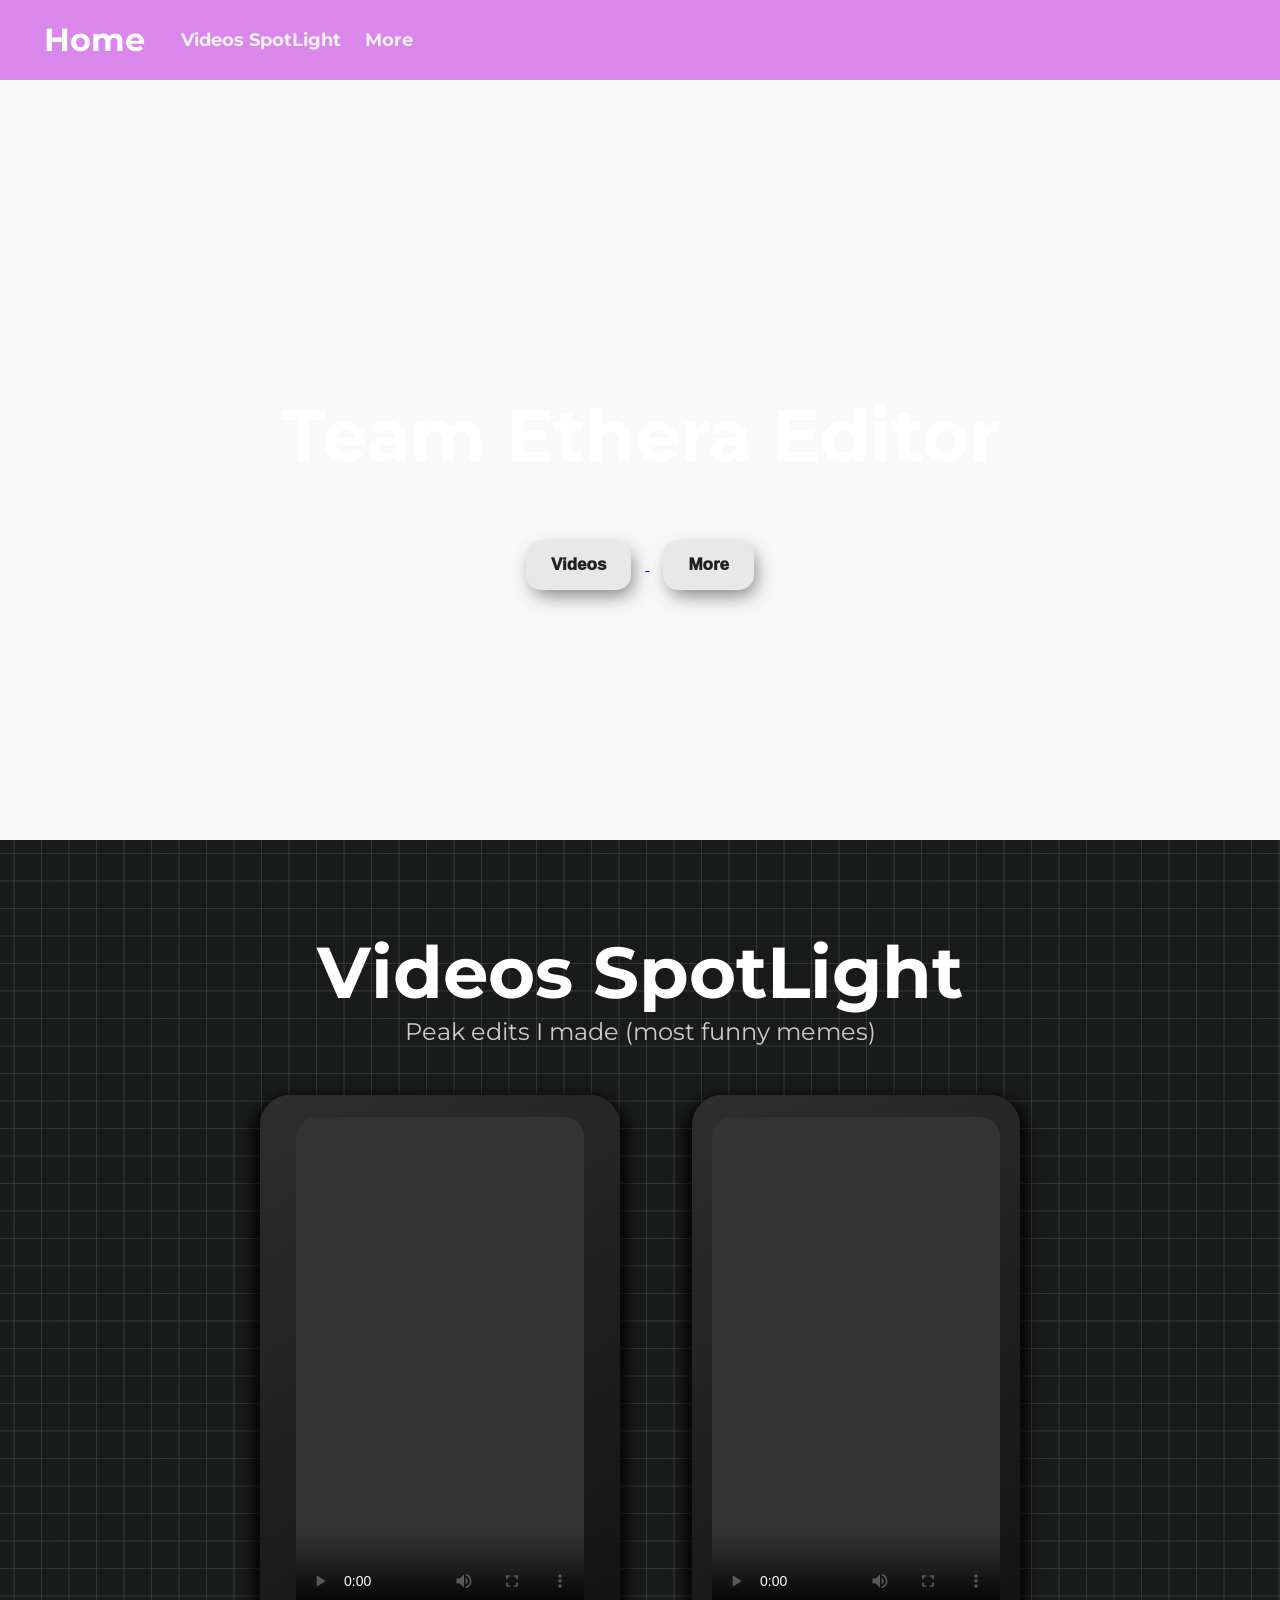
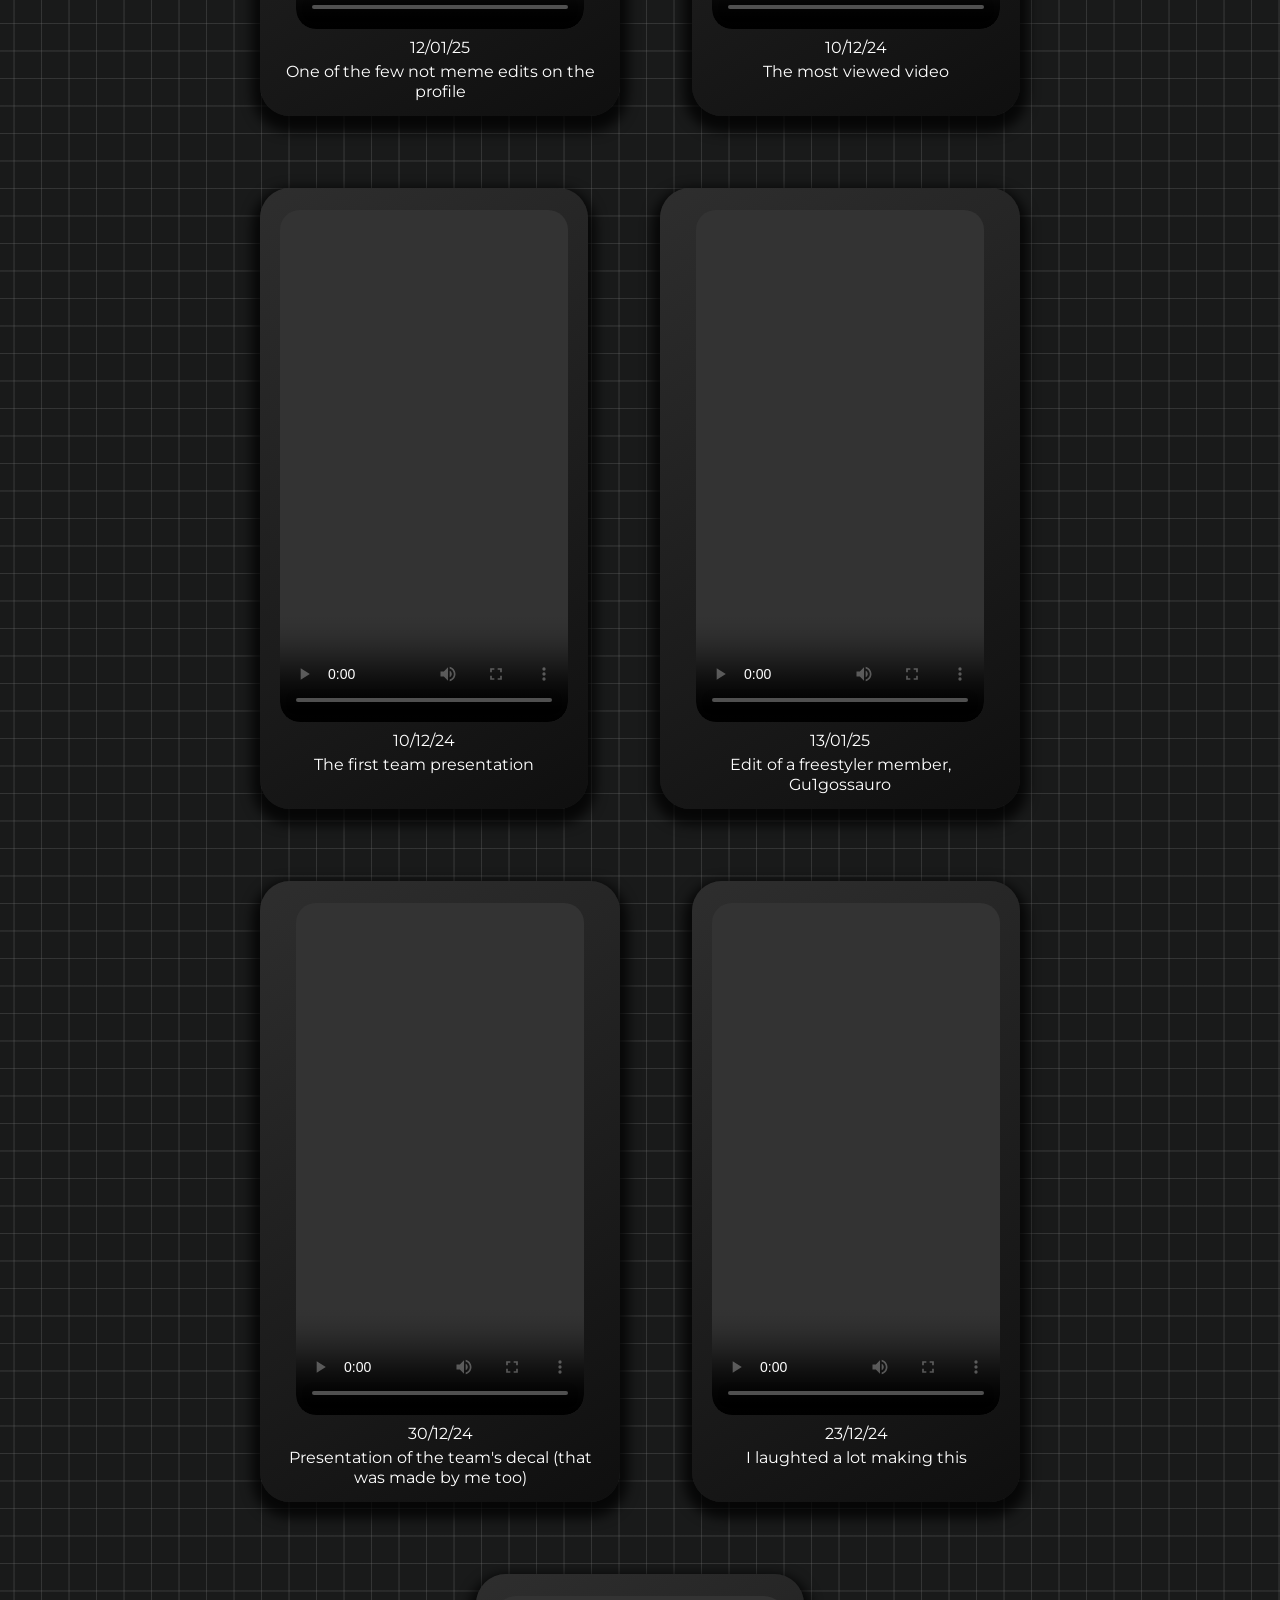
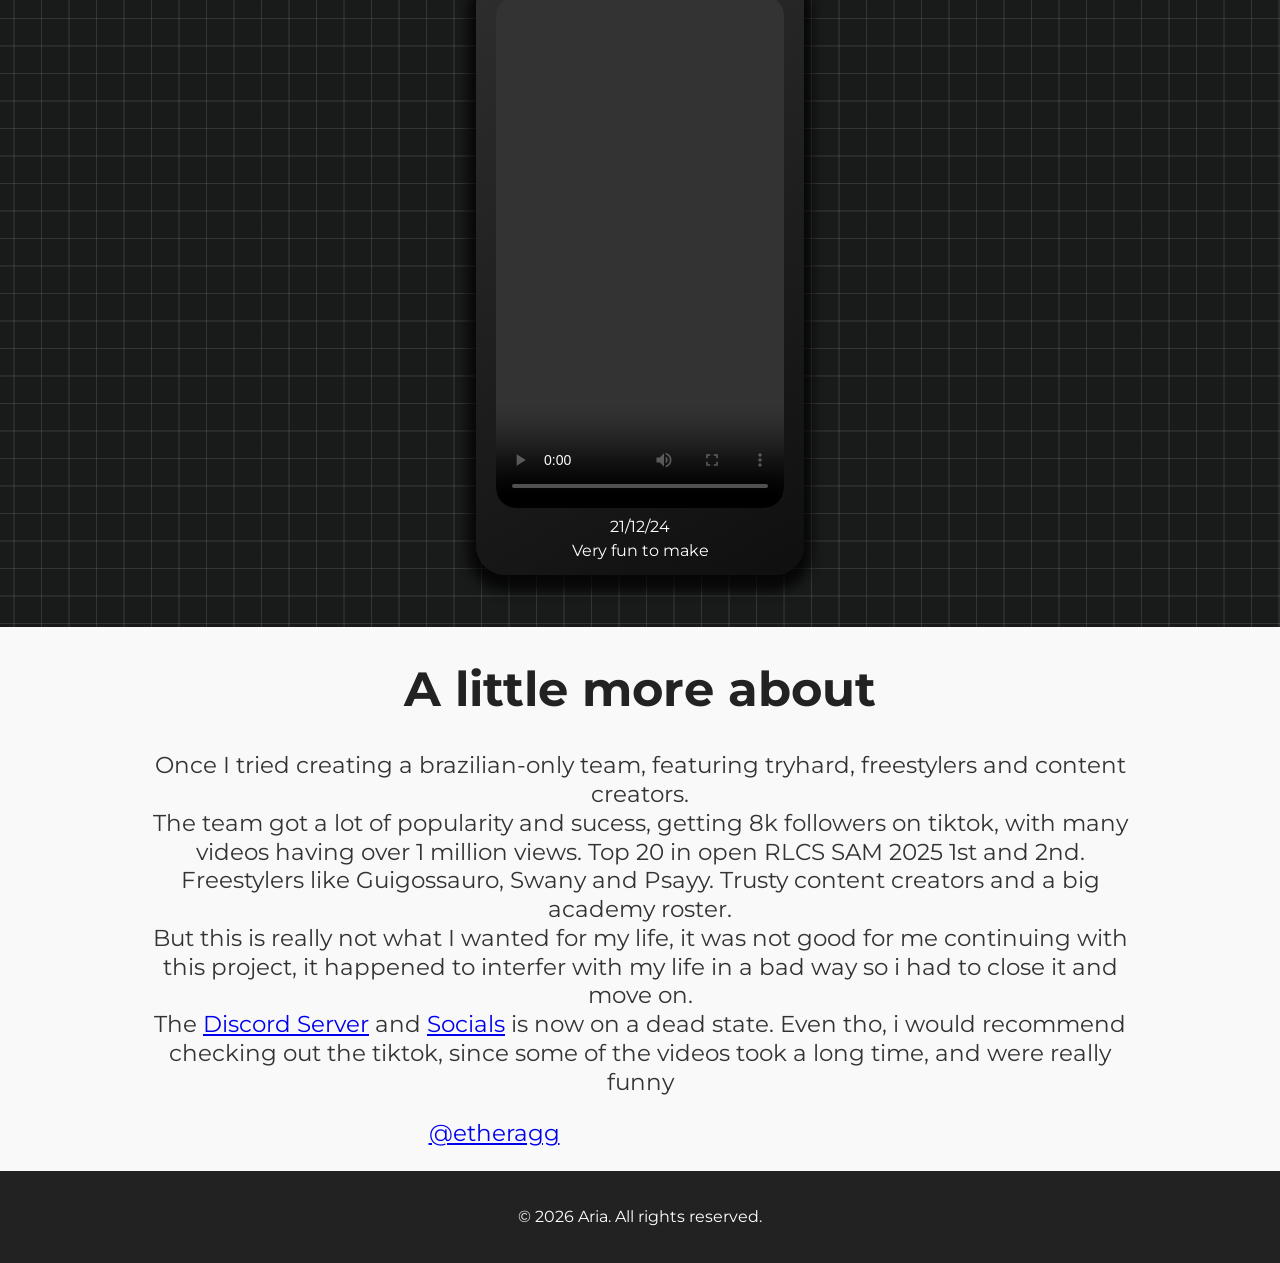
==== works/rl/ethera.html @ 32e3bdd6 "Add HTML structure and CSS styles for personal and Ethera project pages; implement video sections an" ====
<!DOCTYPE html>
<html lang="en">

<head>

    <meta charset="UTF-8">
    <meta name="viewport" content="width=device-width, initial-scale=1.0">
    <link rel="stylesheet" href="../works-styles.css">
    <link href="https://fonts.googleapis.com/css2?family=Montserrat:wght@400;700&display=swap" rel="stylesheet">

    <script defer src="../../app.js"></script>

</head>

<body>

    <header>

        <a class="back" href="../../index.html">Home</a>
        <a href="#videos">Videos SpotLight</a>
        <a href="#more">More</a>

    </header>

    <section id="hero" class="ethera-hero">
        <div class="container">

            <h1>Team Ethera Editor</h1>
            <a href="#videos">
                <button>Videos</button>
            </a>

            <a href="#more">
                <button>More</button>
            </a>

        </div>
    </section>

    <section id="videos">
        <div class="container">

            <h1>Videos SpotLight</h1>
            <p>Peak edits I made (most funny memes)</p>
            <div class="videos-section">

                <div class="hidden-item">
                    <video controls>
                        <source
                            src="https://github.com/aria-jpeg/portifolio-test/raw/refs/heads/main/resources/rl-vids/ethera/12-01-25.mp4">
                        Your browser does not support the video tag.
                    </video>
                    <p class="date">12/01/25</p>
                    <p class="description">One of the few not meme edits on the profile</p>
                </div>

                <div class="hidden-item">
                    <video controls>
                        <source
                            src="https://github.com/aria-jpeg/portifolio-test/raw/refs/heads/main/resources/rl-vids/ethera/10-12-24.mp4">
                        Your browser does not support the video tag.
                    </video>
                    <p class="date">10/12/24</p>
                    <p class="description">The most viewed video</p>
                </div>

                <div class="hidden-item">
                    <video controls>
                        <source
                            src="https://github.com/aria-jpeg/portifolio-test/raw/refs/heads/main/resources/rl-vids/ethera/10-12-24-2.mp4">
                        Your browser does not support the video tag.
                    </video>
                    <p class="date">10/12/24</p>
                    <p class="description">The first team presentation</p>
                </div>

                <div class="hidden-item">
                    <video controls>
                        <source
                            src="https://github.com/aria-jpeg/portifolio-test/raw/refs/heads/main/resources/rl-vids/ethera/13-01-25.mp4">
                        Your browser does not support the video tag.
                    </video>
                    <p class="date">13/01/25</p>
                    <p class="description">Edit of a freestyler member, Gu1gossauro</p>
                </div>

                <div class="hidden-item">
                    <video controls>
                        <source
                            src="https://github.com/aria-jpeg/portifolio-test/raw/refs/heads/main/resources/rl-vids/ethera/30-12-24.mp4">
                        Your browser does not support the video tag.
                    </video>
                    <p class="date">30/12/24</p>
                    <p class="description">Presentation of the team's decal (that was made by me too)</p>
                </div>

                <div class="hidden-item">
                    <video controls>
                        <source
                            src="https://github.com/aria-jpeg/portifolio-test/raw/refs/heads/main/resources/rl-vids/ethera/23-12-24.mp4">
                        Your browser does not support the video tag.
                    </video>
                    <p class="date">23/12/24</p>
                    <p class="description">I laughted a lot making this</p>
                </div>

                <div class="hidden-item">
                    <video controls>
                        <source
                            src="https://github.com/aria-jpeg/portifolio-test/raw/refs/heads/main/resources/rl-vids/ethera/21-12-24.mp4">
                        Your browser does not support the video tag.
                    </video>
                    <p class="date">21/12/24</p>
                    <p class="description">Very fun to make</p>
                </div>

            </div>

        </div>
    </section>

    <section id="more">
        <div class="container">
            <h1>A little more about</h1>
            <p>Once I tried creating a brazilian-only team, featuring tryhard, freestylers and content creators.<br>
                The team got a lot of popularity and sucess, getting 8k followers on tiktok, with many videos having
                over 1 million views. Top 20 in open RLCS SAM 2025 1st and 2nd. Freestylers like Guigossauro, Swany and
                Psayy.
                Trusty content creators and a big academy roster.<br>
                But this is really not what I wanted for my life, it was not good for me continuing with this project,
                it happened to interfer with my life in a bad way so i had to close it and move on.<br>
                The <a href="https://discord.gg/m82zJtAdym" target="_blank">Discord Server</a> and <a
                    href="linktr.ee/etheragg" target="_blank">Socials</a> is now on a
                dead state. Even tho, i would recommend checking out
                the
                tiktok, since some of the videos took a long time, and were really funny
            </p>

            <blockquote class="tiktok-embed" cite="https://www.tiktok.com/@etheragg" data-unique-id="etheragg"
                data-embed-type="creator" style="max-width: 780px; min-width: 288px;">
                <section> <a target="_blank" href="https://www.tiktok.com/@etheragg?refer=creator_embed">@etheragg</a>
                </section>
            </blockquote>
            <script async src="https://www.tiktok.com/embed.js"></script>

        </div>
    </section>


    <footer>
        <div class="container">

            <p>&copy; <span id="current-year"></span> Aria. All rights reserved.</p>
            <div class="main-social-links">



            </div>

        </div>
    </footer>
    <script>
        document.getElementById('current-year').textContent = new Date().getFullYear();
    </script>

</body>
---- works/works-styles.css ----
body {
    font-family: 'Montserrat', sans-serif;
    margin: 0;
    padding: 0;
    line-height: 1.25;
    color: #333;
    background: #f9f9f9;
}

.container {
    width: 90%;
    margin: 0 auto;
}

h1 {
    font-size: xx-large;
    color: #222
}

h2 {
    font-size: larger;
    color: #222
}

header {
    background: #da87eb;
    color: #ffffff;
    padding: 20px 20px;
    display: flex;
    justify-content: left;
    align-items: center;
    vertical-align: middle;
}

header .back {
    text-decoration: none;
    font-weight: bold;
    font-size: 32px;
    color: #fff;
    margin: 0 24px
}

header a {
    font-size: 18px;
    margin: 0 12px;
    color: #f0f0f0;
    font-weight: bolder;
    text-decoration: none;
}

#hero {
    padding: 250px 0;
    text-align: center;
}

#hero.personal-hero {
    background: url(https://github.com/aria-jpeg/video-editing-portifolio/raw/refs/heads/main/resources/rl-vids/personal/hero.gif) no-repeat center center/cover;
}

#hero.ethera-hero {
    background: url(https://github.com/aria-jpeg/video-editing-portifolio/raw/refs/heads/main/resources/rl-vids/ethera/hero.gif) no-repeat center center/cover;
}

#hero h1 {
    font-size: 72px;
    color: white;
}

#hero button {
    margin: 0 14px;
    padding: 15px 25px;
    border: unset;
    border-radius: 15px;
    color: #212121;
    z-index: 1;
    background: #e8e8e8;
    position: relative;
    font-weight: 1000;
    font-size: 17px;
    -webkit-box-shadow: 4px 8px 19px -3px rgba(0, 0, 0, 0.5);
    box-shadow: 4px 8px 19px -3px rgba(0, 0, 0, 0.5);
    transition: all 250ms;
    overflow: hidden;
}

#hero button::before {
    content: "";
    position: absolute;
    top: 0;
    left: 0;
    height: 100%;
    width: 0;
    border-radius: 15px;
    background-color: #212121;
    z-index: -1;
    -webkit-box-shadow: 4px 8px 19px -3px rgba(0, 0, 0, 0.27);
    box-shadow: 4px 8px 19px -3px rgba(0, 0, 0, 0.27);
    transition: all 250ms
}

#hero button:hover {
    color: #e8e8e8;
}

#hero button:hover::before {
    width: 100%;
}

#hero a:hover {
    font-size: 18px;
}

#videos {
    padding-bottom: 52px;
    padding-top: 28px;
    background: #0c0c0c;
    text-align: center;

    --color: rgba(114, 114, 114, 0.3);
    background-color: #191a1a;
    background-image: linear-gradient(0deg, transparent 24%, var(--color) 25%, var(--color) 26%, transparent 27%, transparent 74%, var(--color) 75%, var(--color) 76%, transparent 77%, transparent),
        linear-gradient(90deg, transparent 24%, var(--color) 25%, var(--color) 26%, transparent 27%, transparent 74%, var(--color) 75%, var(--color) 76%, transparent 77%, transparent);
    background-size: 55px 55px;
}

#videos h1 {
    color: #fff;
    font-size: 72px;
    margin-bottom: 0;
}

#videos p {
    color: #cccccc;
    font-size: 24px;
    margin-top: 0;
    margin-bottom: 48px;
}

#videos .videos-section {
    display: flex;
    flex-wrap: wrap;
    justify-content: center;
    gap: 72px
}

#videos .hidden-item {
    opacity: 0;
    filter: blur(5px);
    transform: translateX(-100%);

    padding: 10px 20px;
    border-radius: 30px;
    background-image: linear-gradient(330deg, #0f0f0f, #2e2e2e);
    box-shadow: 0px 8px 12px 8px rgba(0, 0, 0, 0.75);
    text-align: center;
    transition: all 1s;
    max-width: 320px;
}

#videos .hidden-item video {
    margin-top: 12px;
    border-radius: 20px;
    width: 288px;
    height: 512px;
}

#videos .hidden-item .date {
    color: #fff;
    margin: 4px;
    font-size: 16px;
}

#videos .hidden-item .description {
    color: #fff;
    margin: 4px;
    font-size: 16px;
}

#videos .show {
    opacity: 1;
    filter: blur(0);
    transform: translateX(0);
}

#videos .hidden-item:nth-child(2) {
    transition-delay: 200ms;
}

#videos .hidden-item:nth-child(3) {
    transition-delay: 400ms;
}

#videos .hidden-item:nth-child(4) {
    transition-delay: 600ms;
}

#videos .hidden-item:nth-child(5) {
    transition-delay: 800ms;
}

#videos .hidden-item:nth-child(6) {
    transition-delay: 1000ms;
}

#videos .hidden-item:nth-child(7) {
    transition-delay: 1200ms;
}

#videos .hidden-item:nth-child(8) {
    transition-delay: 1400ms;
}

#more {
    font-size: 23px;
    text-align: center;
}

#more p {
    margin: 0 auto;
    max-width: 1000px;
}

#more h1 {
    margin: 0;
    font-size: 48px;
    padding: 32px;
}

footer {
    background: #222;
    color: #fff;
    text-align: center;
    padding: 20px 0;
}

footer .social-links a {
    color: #fff;
    margin: 0 10px;
    text-decoration: none;
    font-weight: 700;
}
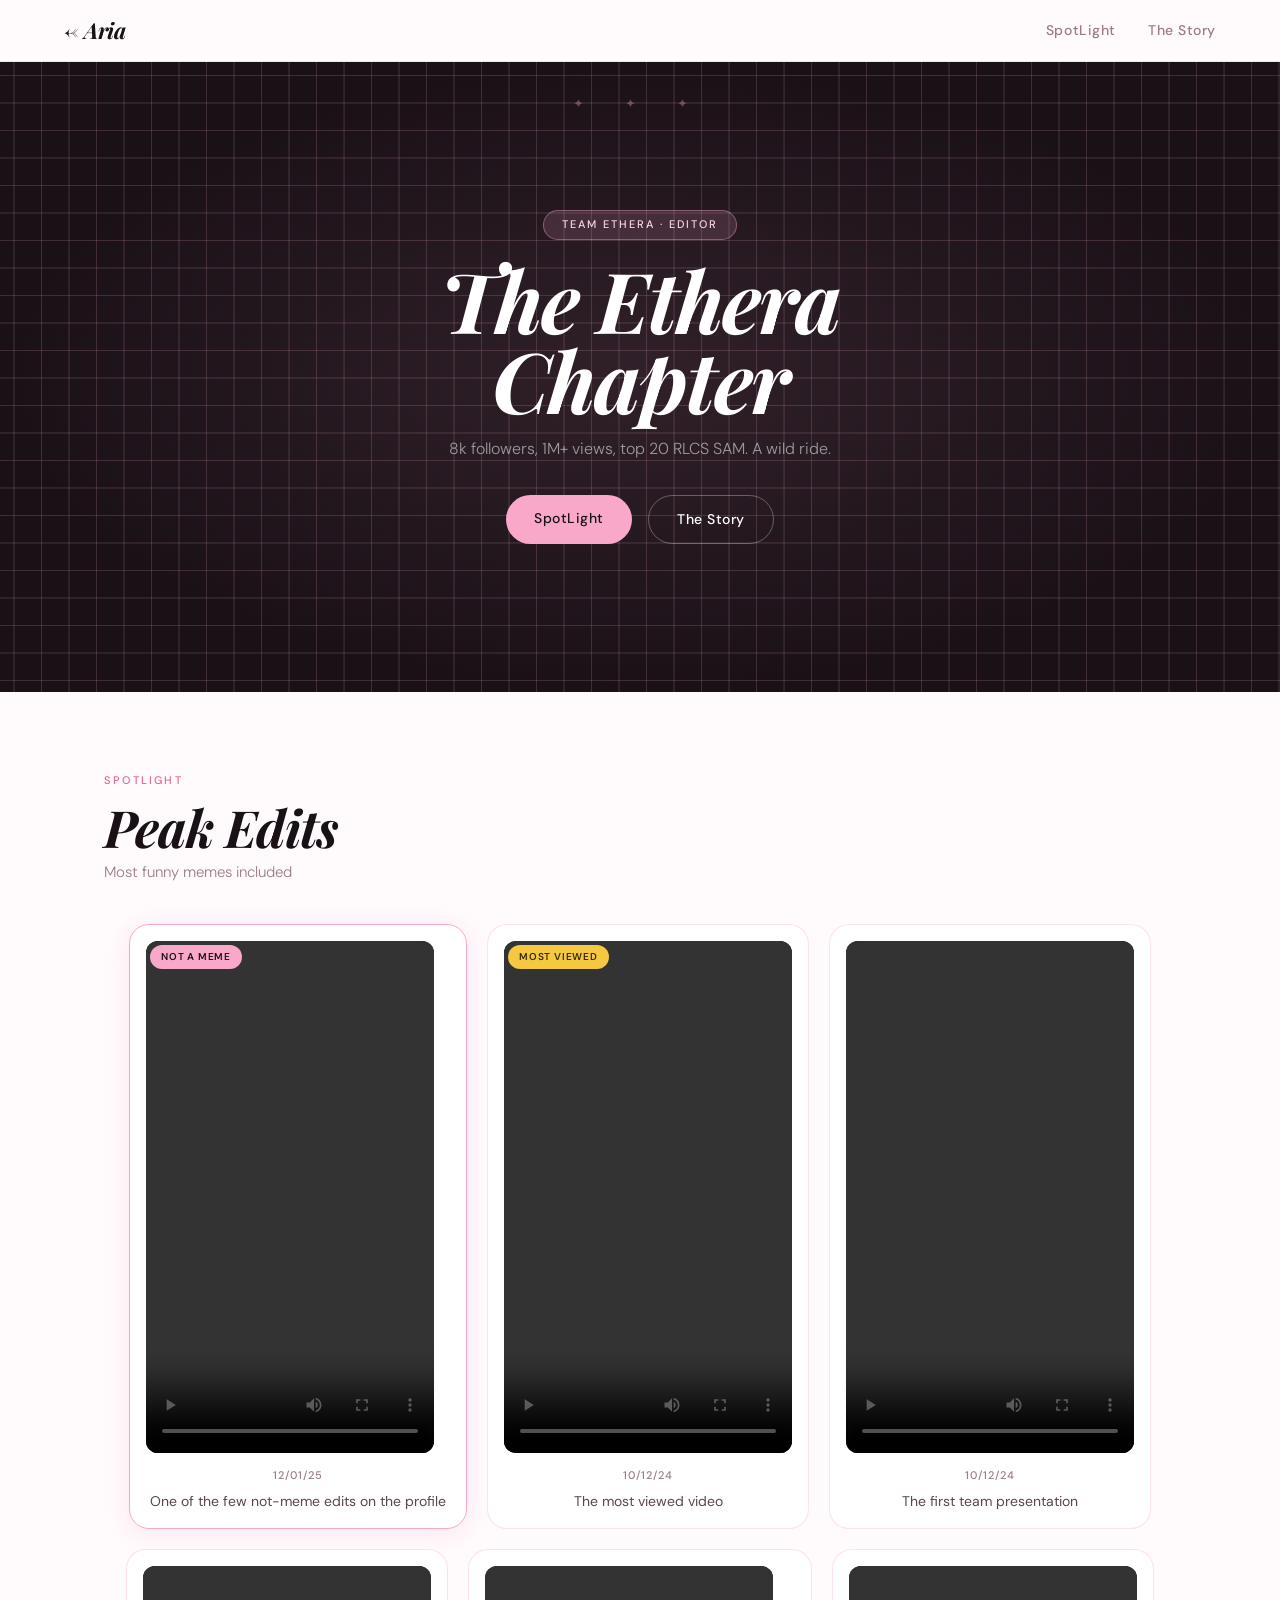
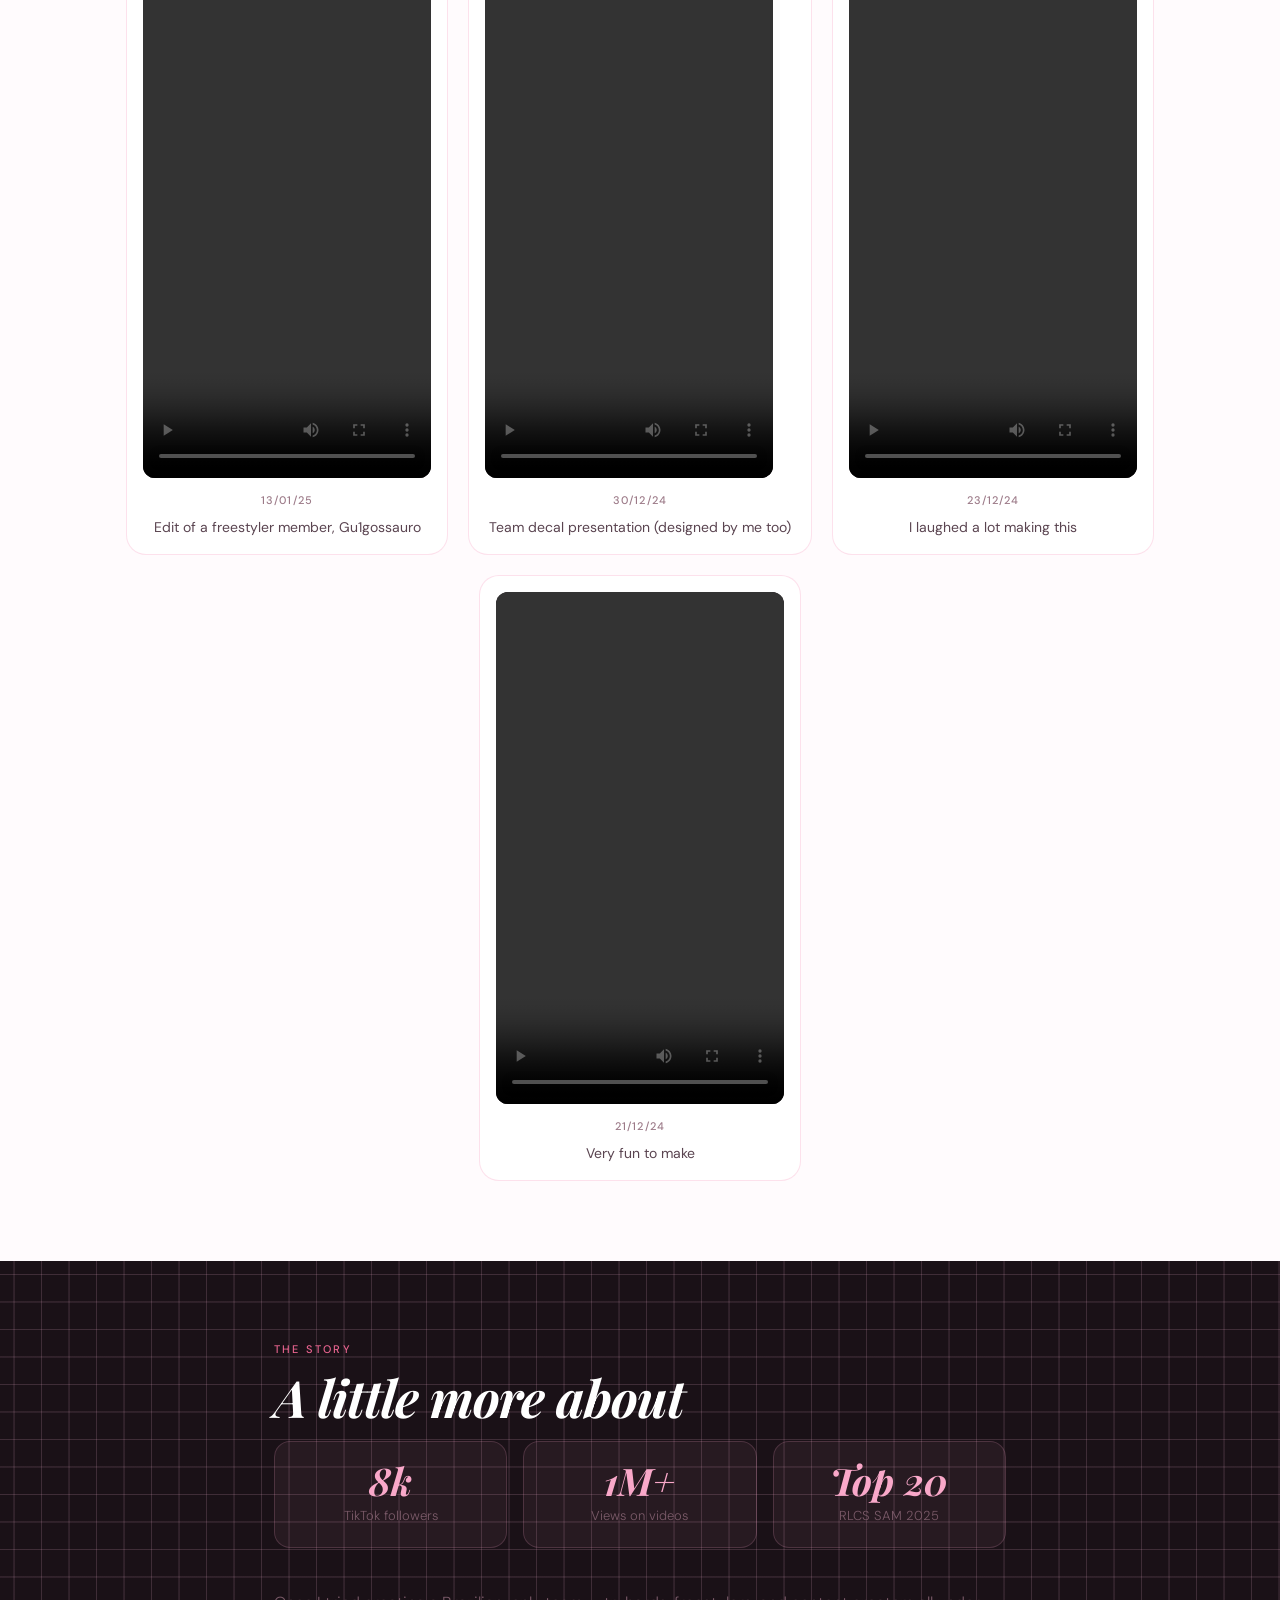
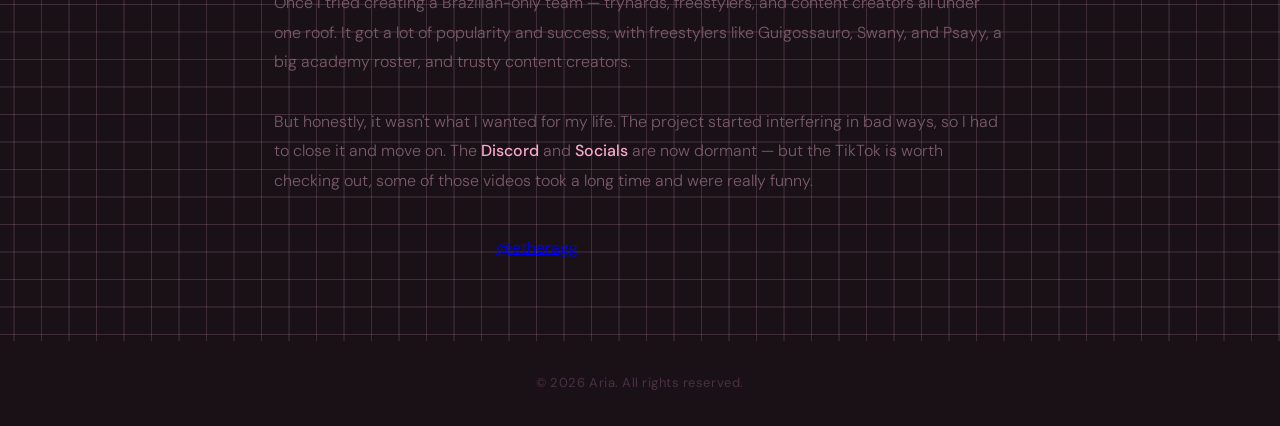
==== commit ee86b660: "Add main stylesheet with layout and design styles for the website" ====
--- a/works/rl/ethera.html
+++ b/works/rl/ethera.html
@@ -1,166 +1,587 @@
 <!DOCTYPE html>
 <html lang="en">
-
 <head>
-
-    <meta charset="UTF-8">
-    <meta name="viewport" content="width=device-width, initial-scale=1.0">
-    <link rel="stylesheet" href="../works-styles.css">
-    <link href="https://fonts.googleapis.com/css2?family=Montserrat:wght@400;700&display=swap" rel="stylesheet">
-
-    <script defer src="../../app.js"></script>
-
+  <meta charset="UTF-8">
+  <meta name="viewport" content="width=device-width, initial-scale=1.0">
+  <link href="https://fonts.googleapis.com/css2?family=Playfair+Display:ital,wght@0,400;0,700;1,400;1,700&family=DM+Sans:wght@300;400;500&display=swap" rel="stylesheet">
+  <title>Aria — Team Ethera</title>
+  <script defer src="../../app.js"></script>
+  <style>
+@import url('https://fonts.googleapis.com/css2?family=Playfair+Display:ital,wght@0,400;0,700;1,400;1,700&family=DM+Sans:wght@300;400;500&display=swap');
+
+*{margin:0;padding:0;box-sizing:border-box}
+
+:root{
+  --pink:#f9a8c9;
+  --pink-soft:#fde8f2;
+  --pink-deep:#e8648f;
+  --pink-pale:#fff0f7;
+  --black:#1a1117;
+  --black2:#2e2029;
+  --white:#fffbfd;
+  --grid-color:rgba(233,170,200,0.18);
+  --text-muted:#9c7a88;
+}
+
+body{
+  font-family:'DM Sans',sans-serif;
+  background:var(--white);
+  color:var(--black);
+  overflow-x:hidden;
+  line-height:1.6;
+}
+
+/* ── NAV ─────────────────────────────────────────────── */
+
+nav{
+  position:sticky;
+  top:0;
+  z-index:100;
+  background:rgba(255,251,253,0.92);
+  backdrop-filter:blur(12px);
+  border-bottom:1px solid rgba(249,168,201,0.35);
+  display:flex;
+  align-items:center;
+  justify-content:space-between;
+  padding:0 5%;
+  height:62px;
+}
+
+.nav-logo{
+  font-family:'Playfair Display',serif;
+  font-style:italic;
+  font-size:22px;
+  font-weight:700;
+  color:var(--black);
+  text-decoration:none;
+  letter-spacing:-0.5px;
+  transition:color .2s;
+}
+
+.nav-logo:hover{color:var(--pink-deep)}
+
+.nav-links{
+  display:flex;
+  gap:2rem;
+  align-items:center;
+}
+
+.nav-links a{
+  color:var(--text-muted);
+  font-size:14px;
+  font-weight:500;
+  text-decoration:none;
+  letter-spacing:.04em;
+  transition:color .2s;
+}
+
+.nav-links a:hover{color:var(--pink-deep)}
+
+/* ── HERO ────────────────────────────────────────────── */
+
+#hero{
+  min-height:70vh;
+  display:flex;
+  align-items:center;
+  justify-content:center;
+  text-align:center;
+  background:var(--black);
+  background-image:
+    linear-gradient(0deg,transparent 24%,var(--grid-color) 25%,var(--grid-color) 26%,transparent 27%,transparent 74%,var(--grid-color) 75%,var(--grid-color) 76%,transparent 77%,transparent),
+    linear-gradient(90deg,transparent 24%,var(--grid-color) 25%,var(--grid-color) 26%,transparent 27%,transparent 74%,var(--grid-color) 75%,var(--grid-color) 76%,transparent 77%,transparent);
+  background-size:55px 55px;
+  position:relative;
+}
+
+#hero::after{
+  content:'';
+  position:absolute;
+  inset:0;
+  background:radial-gradient(ellipse at center,rgba(249,168,201,0.1) 0%,transparent 70%);
+  pointer-events:none;
+}
+
+#hero::before{
+  content:'✦  ✦  ✦';
+  position:absolute;
+  top:2rem;
+  left:50%;
+  transform:translateX(-50%);
+  color:rgba(249,168,201,.35);
+  font-size:13px;
+  letter-spacing:1.2rem;
+  z-index:1;
+  pointer-events:none;
+}
+
+.hero-content{
+  position:relative;
+  z-index:1;
+  max-width:700px;
+  padding:4rem 2rem;
+}
+
+.hero-eyebrow{
+  display:inline-block;
+  background:rgba(249,168,201,.15);
+  border:1px solid rgba(249,168,201,.4);
+  color:#fcd5e9;
+  font-size:11px;
+  font-weight:500;
+  letter-spacing:.18em;
+  text-transform:uppercase;
+  padding:5px 18px;
+  border-radius:100px;
+  margin-bottom:1.25rem;
+}
+
+.hero-content h1{
+  font-family:'Playfair Display',serif;
+  font-style:italic;
+  font-size:clamp(42px,7vw,84px);
+  font-weight:700;
+  color:#fff;
+  line-height:.95;
+  margin-bottom:1rem;
+  letter-spacing:-2px;
+}
+
+.hero-content p{
+  font-size:16px;
+  color:rgba(255,255,255,.55);
+  margin-bottom:2rem;
+  font-weight:300;
+  line-height:1.75;
+}
+
+.hero-btns{
+  display:flex;
+  gap:1rem;
+  justify-content:center;
+  flex-wrap:wrap;
+}
+
+.btn-primary{
+  background:var(--pink);
+  color:var(--black);
+  border:none;
+  padding:12px 28px;
+  border-radius:100px;
+  font-family:'DM Sans',sans-serif;
+  font-weight:500;
+  font-size:14px;
+  letter-spacing:.04em;
+  cursor:pointer;
+  transition:all .2s;
+  text-decoration:none;
+  display:inline-block;
+}
+
+.btn-primary:hover{
+  background:var(--pink-deep);
+  color:#fff;
+  transform:translateY(-2px);
+}
+
+.btn-outline{
+  background:transparent;
+  color:#fff;
+  border:1px solid rgba(255,255,255,.3);
+  padding:12px 28px;
+  border-radius:100px;
+  font-family:'DM Sans',sans-serif;
+  font-weight:500;
+  font-size:14px;
+  letter-spacing:.04em;
+  cursor:pointer;
+  transition:all .2s;
+  text-decoration:none;
+  display:inline-block;
+}
+
+.btn-outline:hover{
+  border-color:var(--pink);
+  color:var(--pink);
+  transform:translateY(-2px);
+}
+
+/* ── SHARED SECTION ──────────────────────────────────── */
+
+.section-inner{
+  max-width:1200px;
+  margin:0 auto;
+  padding:80px 5%;
+}
+
+.section-label{
+  font-size:11px;
+  font-weight:500;
+  letter-spacing:.2em;
+  text-transform:uppercase;
+  color:var(--pink-deep);
+  margin-bottom:.6rem;
+}
+
+.section-sub{
+  color:var(--text-muted);
+  font-size:15px;
+  font-weight:300;
+  margin-top:.25rem;
+  margin-bottom:2.5rem;
+}
+
+/* ── VIDEOS SECTION ──────────────────────────────────── */
+
+#videos{
+  background:var(--white);
+}
+
+#videos h2{
+  font-family:'Playfair Display',serif;
+  font-style:italic;
+  font-size:clamp(30px,4vw,52px);
+  font-weight:700;
+  letter-spacing:-1px;
+  margin-bottom:.25rem;
+  color:var(--black);
+  line-height:1.1;
+}
+
+.videos-grid{
+  display:flex;
+  flex-wrap:wrap;
+  justify-content:center;
+  gap:1.25rem;
+}
+
+.video-card{
+  background:#fff;
+  border:1px solid rgba(249,168,201,.35);
+  border-radius:20px;
+  padding:1rem;
+  text-align:center;
+  transition:transform .3s,border-color .3s,box-shadow .3s;
+  position:relative;
+}
+
+.video-card:hover{
+  transform:translateY(-5px);
+  border-color:var(--pink-deep);
+  box-shadow:0 10px 36px rgba(232,100,143,.15);
+}
+
+.video-card video{
+  border-radius:12px;
+  display:block;
+  width:288px;
+  height:512px;
+  background:#1a1117;
+}
+
+.card-meta{
+  padding:.5rem .25rem 0;
+}
+
+.card-meta .date{
+  font-size:11px;
+  font-weight:500;
+  letter-spacing:.1em;
+  text-transform:uppercase;
+  color:var(--text-muted);
+}
+
+.card-meta .desc{
+  font-size:14px;
+  font-weight:400;
+  color:#5a4450;
+  margin-top:.25rem;
+}
+
+/* pinned card */
+
+.video-card.pinned{
+  border-color:var(--pink);
+  box-shadow:0 4px 28px rgba(249,168,201,.25);
+}
+
+.pin-badge{
+  position:absolute;
+  top:1.25rem;
+  left:1.25rem;
+  background:var(--pink);
+  color:var(--black);
+  font-size:10px;
+  font-weight:600;
+  letter-spacing:.08em;
+  text-transform:uppercase;
+  padding:4px 11px;
+  border-radius:100px;
+  z-index:1;
+}
+
+.views-badge{
+  background:#f5c842;
+  color:#3a2a00;
+}
+
+/* ── MORE SECTION ────────────────────────────────────── */
+
+#more{
+  background:var(--black);
+  background-image:
+    linear-gradient(0deg,transparent 24%,var(--grid-color) 25%,var(--grid-color) 26%,transparent 27%,transparent 74%,var(--grid-color) 75%,var(--grid-color) 76%,transparent 77%,transparent),
+    linear-gradient(90deg,transparent 24%,var(--grid-color) 25%,var(--grid-color) 26%,transparent 27%,transparent 74%,var(--grid-color) 75%,var(--grid-color) 76%,transparent 77%,transparent);
+  background-size:55px 55px;
+}
+
+.more-inner{
+  max-width:860px;
+}
+
+#more h2{
+  font-family:'Playfair Display',serif;
+  font-style:italic;
+  font-size:clamp(30px,4vw,52px);
+  font-weight:700;
+  letter-spacing:-1px;
+  color:#fff;
+  margin-bottom:1rem;
+  line-height:1.1;
+}
+
+.more-body{
+  font-size:16px;
+  line-height:1.85;
+  color:#7a5a68;
+  margin-bottom:2.5rem;
+  font-weight:300;
+}
+
+.more-body a{
+  color:var(--pink);
+  text-decoration:none;
+  font-weight:500;
+}
+
+.more-body a:hover{
+  color:var(--pink-deep);
+  text-decoration:underline;
+}
+
+.tiktok-wrapper{
+  display:flex;
+  justify-content:center;
+}
+
+/* ── ETHERA STATS ────────────────────────────────────── */
+
+.ethera-stats{
+  display:flex;
+  flex-wrap:wrap;
+  gap:1rem;
+  margin-bottom:2.5rem;
+}
+
+.estat{
+  background:rgba(249,168,201,.06);
+  border:1px solid rgba(249,168,201,.18);
+  border-radius:16px;
+  padding:1.25rem 2rem;
+  text-align:center;
+  flex:1;
+  min-width:140px;
+}
+
+.estat-num{
+  font-family:'Playfair Display',serif;
+  font-style:italic;
+  font-size:38px;
+  font-weight:700;
+  color:var(--pink);
+  line-height:1;
+}
+
+.estat-label{
+  font-size:13px;
+  color:#7a5a68;
+  margin-top:.4rem;
+  font-weight:300;
+}
+
+/* ── FOOTER ──────────────────────────────────────────── */
+
+footer{
+  background:var(--black);
+  color:#4a3040;
+  text-align:center;
+  padding:2rem;
+  font-size:13px;
+  letter-spacing:.04em;
+}
+
+/* ── RESPONSIVE ──────────────────────────────────────── */
+
+@media(max-width:600px){
+  nav{padding:0 1rem}
+  .nav-links{gap:1.2rem}
+  .section-inner{padding:60px 1rem}
+  .video-card video{width:240px;height:426px}
+}
+  </style>
 </head>
-
 <body>
 
-    <header>
-
-        <a class="back" href="../../index.html">Home</a>
-        <a href="#videos">Videos SpotLight</a>
-        <a href="#more">More</a>
-
-    </header>
-
-    <section id="hero" class="ethera-hero">
-        <div class="container">
-
-            <h1>Team Ethera Editor</h1>
-            <a href="#videos">
-                <button>Videos</button>
-            </a>
-
-            <a href="#more">
-                <button>More</button>
-            </a>
-
-        </div>
-    </section>
-
-    <section id="videos">
-        <div class="container">
-
-            <h1>Videos SpotLight</h1>
-            <p>Peak edits I made (most funny memes)</p>
-            <div class="videos-section">
-
-                <div class="hidden-item">
-                    <video controls>
-                        <source
-                            src="https://github.com/aria-jpeg/portifolio-test/raw/refs/heads/main/resources/rl-vids/ethera/12-01-25.mp4">
-                        Your browser does not support the video tag.
-                    </video>
-                    <p class="date">12/01/25</p>
-                    <p class="description">One of the few not meme edits on the profile</p>
-                </div>
-
-                <div class="hidden-item">
-                    <video controls>
-                        <source
-                            src="https://github.com/aria-jpeg/portifolio-test/raw/refs/heads/main/resources/rl-vids/ethera/10-12-24.mp4">
-                        Your browser does not support the video tag.
-                    </video>
-                    <p class="date">10/12/24</p>
-                    <p class="description">The most viewed video</p>
-                </div>
-
-                <div class="hidden-item">
-                    <video controls>
-                        <source
-                            src="https://github.com/aria-jpeg/portifolio-test/raw/refs/heads/main/resources/rl-vids/ethera/10-12-24-2.mp4">
-                        Your browser does not support the video tag.
-                    </video>
-                    <p class="date">10/12/24</p>
-                    <p class="description">The first team presentation</p>
-                </div>
-
-                <div class="hidden-item">
-                    <video controls>
-                        <source
-                            src="https://github.com/aria-jpeg/portifolio-test/raw/refs/heads/main/resources/rl-vids/ethera/13-01-25.mp4">
-                        Your browser does not support the video tag.
-                    </video>
-                    <p class="date">13/01/25</p>
-                    <p class="description">Edit of a freestyler member, Gu1gossauro</p>
-                </div>
-
-                <div class="hidden-item">
-                    <video controls>
-                        <source
-                            src="https://github.com/aria-jpeg/portifolio-test/raw/refs/heads/main/resources/rl-vids/ethera/30-12-24.mp4">
-                        Your browser does not support the video tag.
-                    </video>
-                    <p class="date">30/12/24</p>
-                    <p class="description">Presentation of the team's decal (that was made by me too)</p>
-                </div>
-
-                <div class="hidden-item">
-                    <video controls>
-                        <source
-                            src="https://github.com/aria-jpeg/portifolio-test/raw/refs/heads/main/resources/rl-vids/ethera/23-12-24.mp4">
-                        Your browser does not support the video tag.
-                    </video>
-                    <p class="date">23/12/24</p>
-                    <p class="description">I laughted a lot making this</p>
-                </div>
-
-                <div class="hidden-item">
-                    <video controls>
-                        <source
-                            src="https://github.com/aria-jpeg/portifolio-test/raw/refs/heads/main/resources/rl-vids/ethera/21-12-24.mp4">
-                        Your browser does not support the video tag.
-                    </video>
-                    <p class="date">21/12/24</p>
-                    <p class="description">Very fun to make</p>
-                </div>
-
-            </div>
-
-        </div>
-    </section>
-
-    <section id="more">
-        <div class="container">
-            <h1>A little more about</h1>
-            <p>Once I tried creating a brazilian-only team, featuring tryhard, freestylers and content creators.<br>
-                The team got a lot of popularity and sucess, getting 8k followers on tiktok, with many videos having
-                over 1 million views. Top 20 in open RLCS SAM 2025 1st and 2nd. Freestylers like Guigossauro, Swany and
-                Psayy.
-                Trusty content creators and a big academy roster.<br>
-                But this is really not what I wanted for my life, it was not good for me continuing with this project,
-                it happened to interfer with my life in a bad way so i had to close it and move on.<br>
-                The <a href="https://discord.gg/m82zJtAdym" target="_blank">Discord Server</a> and <a
-                    href="linktr.ee/etheragg" target="_blank">Socials</a> is now on a
-                dead state. Even tho, i would recommend checking out
-                the
-                tiktok, since some of the videos took a long time, and were really funny
-            </p>
-
-            <blockquote class="tiktok-embed" cite="https://www.tiktok.com/@etheragg" data-unique-id="etheragg"
-                data-embed-type="creator" style="max-width: 780px; min-width: 288px;">
-                <section> <a target="_blank" href="https://www.tiktok.com/@etheragg?refer=creator_embed">@etheragg</a>
-                </section>
-            </blockquote>
-            <script async src="https://www.tiktok.com/embed.js"></script>
-
-        </div>
-    </section>
-
-
-    <footer>
-        <div class="container">
-
-            <p>&copy; <span id="current-year"></span> Aria. All rights reserved.</p>
-            <div class="main-social-links">
-
-
-
-            </div>
-
-        </div>
-    </footer>
-    <script>
-        document.getElementById('current-year').textContent = new Date().getFullYear();
-    </script>
-
-</body>+  <nav>
+    <a class="nav-logo" href="../../index.html">← Aria</a>
+    <div class="nav-links">
+      <a href="#videos">SpotLight</a>
+      <a href="#more">The Story</a>
+    </div>
+  </nav>
+
+  <section id="hero">
+    <div class="hero-content">
+      <span class="hero-eyebrow">Team Ethera · Editor</span>
+      <h1>The Ethera<br><em>Chapter</em></h1>
+      <p>8k followers, 1M+ views, top 20 RLCS SAM. A wild ride.</p>
+      <div class="hero-btns">
+        <a href="#videos" class="btn-primary">SpotLight</a>
+        <a href="#more" class="btn-outline">The Story</a>
+      </div>
+    </div>
+  </section>
+
+  <section id="videos">
+    <div class="section-inner">
+      <div class="section-label">SpotLight</div>
+      <h2><em>Peak Edits</em></h2>
+      <p class="section-sub">Most funny memes included</p>
+
+      <div class="videos-grid">
+
+        <div class="video-card pinned">
+          <div class="pin-badge">Not a meme</div>
+          <video controls>
+            <source src="https://github.com/aria-jpeg/portifolio-test/raw/refs/heads/main/resources/rl-vids/ethera/12-01-25.mp4">
+          </video>
+          <div class="card-meta">
+            <span class="date">12/01/25</span>
+            <p class="desc">One of the few not-meme edits on the profile</p>
+          </div>
+        </div>
+
+        <div class="video-card">
+          <div class="pin-badge views-badge">Most viewed</div>
+          <video controls>
+            <source src="https://github.com/aria-jpeg/portifolio-test/raw/refs/heads/main/resources/rl-vids/ethera/10-12-24.mp4">
+          </video>
+          <div class="card-meta">
+            <span class="date">10/12/24</span>
+            <p class="desc">The most viewed video</p>
+          </div>
+        </div>
+
+        <div class="video-card">
+          <video controls>
+            <source src="https://github.com/aria-jpeg/portifolio-test/raw/refs/heads/main/resources/rl-vids/ethera/10-12-24-2.mp4">
+          </video>
+          <div class="card-meta">
+            <span class="date">10/12/24</span>
+            <p class="desc">The first team presentation</p>
+          </div>
+        </div>
+
+        <div class="video-card">
+          <video controls>
+            <source src="https://github.com/aria-jpeg/portifolio-test/raw/refs/heads/main/resources/rl-vids/ethera/13-01-25.mp4">
+          </video>
+          <div class="card-meta">
+            <span class="date">13/01/25</span>
+            <p class="desc">Edit of a freestyler member, Gu1gossauro</p>
+          </div>
+        </div>
+
+        <div class="video-card">
+          <video controls>
+            <source src="https://github.com/aria-jpeg/portifolio-test/raw/refs/heads/main/resources/rl-vids/ethera/30-12-24.mp4">
+          </video>
+          <div class="card-meta">
+            <span class="date">30/12/24</span>
+            <p class="desc">Team decal presentation (designed by me too)</p>
+          </div>
+        </div>
+
+        <div class="video-card">
+          <video controls>
+            <source src="https://github.com/aria-jpeg/portifolio-test/raw/refs/heads/main/resources/rl-vids/ethera/23-12-24.mp4">
+          </video>
+          <div class="card-meta">
+            <span class="date">23/12/24</span>
+            <p class="desc">I laughed a lot making this</p>
+          </div>
+        </div>
+
+        <div class="video-card">
+          <video controls>
+            <source src="https://github.com/aria-jpeg/portifolio-test/raw/refs/heads/main/resources/rl-vids/ethera/21-12-24.mp4">
+          </video>
+          <div class="card-meta">
+            <span class="date">21/12/24</span>
+            <p class="desc">Very fun to make</p>
+          </div>
+        </div>
+
+      </div>
+    </div>
+  </section>
+
+  <section id="more">
+    <div class="section-inner more-inner">
+      <div class="section-label">The Story</div>
+      <h2><em>A little more about</em></h2>
+
+      <div class="ethera-stats">
+        <div class="estat">
+          <div class="estat-num"><em>8k</em></div>
+          <div class="estat-label">TikTok followers</div>
+        </div>
+        <div class="estat">
+          <div class="estat-num"><em>1M+</em></div>
+          <div class="estat-label">Views on videos</div>
+        </div>
+        <div class="estat">
+          <div class="estat-num"><em>Top 20</em></div>
+          <div class="estat-label">RLCS SAM 2025</div>
+        </div>
+      </div>
+
+      <p class="more-body">
+        Once I tried creating a Brazilian-only team — tryhards, freestylers, and content creators all under one roof.
+        It got a lot of popularity and success, with freestylers like Guigossauro, Swany, and Psayy, a big academy
+        roster, and trusty content creators.<br><br>
+        But honestly, it wasn't what I wanted for my life. The project started interfering in bad ways, so I had to
+        close it and move on. The <a href="https://discord.gg/m82zJtAdym" target="_blank">Discord</a> and
+        <a href="https://linktr.ee/etheragg" target="_blank">Socials</a> are now dormant — but the TikTok is
+        worth checking out, some of those videos took a long time and were really funny.
+      </p>
+
+      <div class="tiktok-wrapper">
+        <blockquote class="tiktok-embed"
+          cite="https://www.tiktok.com/@etheragg"
+          data-unique-id="etheragg"
+          data-embed-type="creator"
+          style="max-width:780px;min-width:288px;">
+          <section><a target="_blank" href="https://www.tiktok.com/@etheragg?refer=creator_embed">@etheragg</a></section>
+        </blockquote>
+        <script async src="https://www.tiktok.com/embed.js"></script>
+      </div>
+    </div>
+  </section>
+
+  <footer>
+    <p>&copy; <span id="yr"></span> Aria. All rights reserved.</p>
+  </footer>
+  <script>document.getElementById('yr').textContent = new Date().getFullYear();</script>
+
+</body>
+</html>
